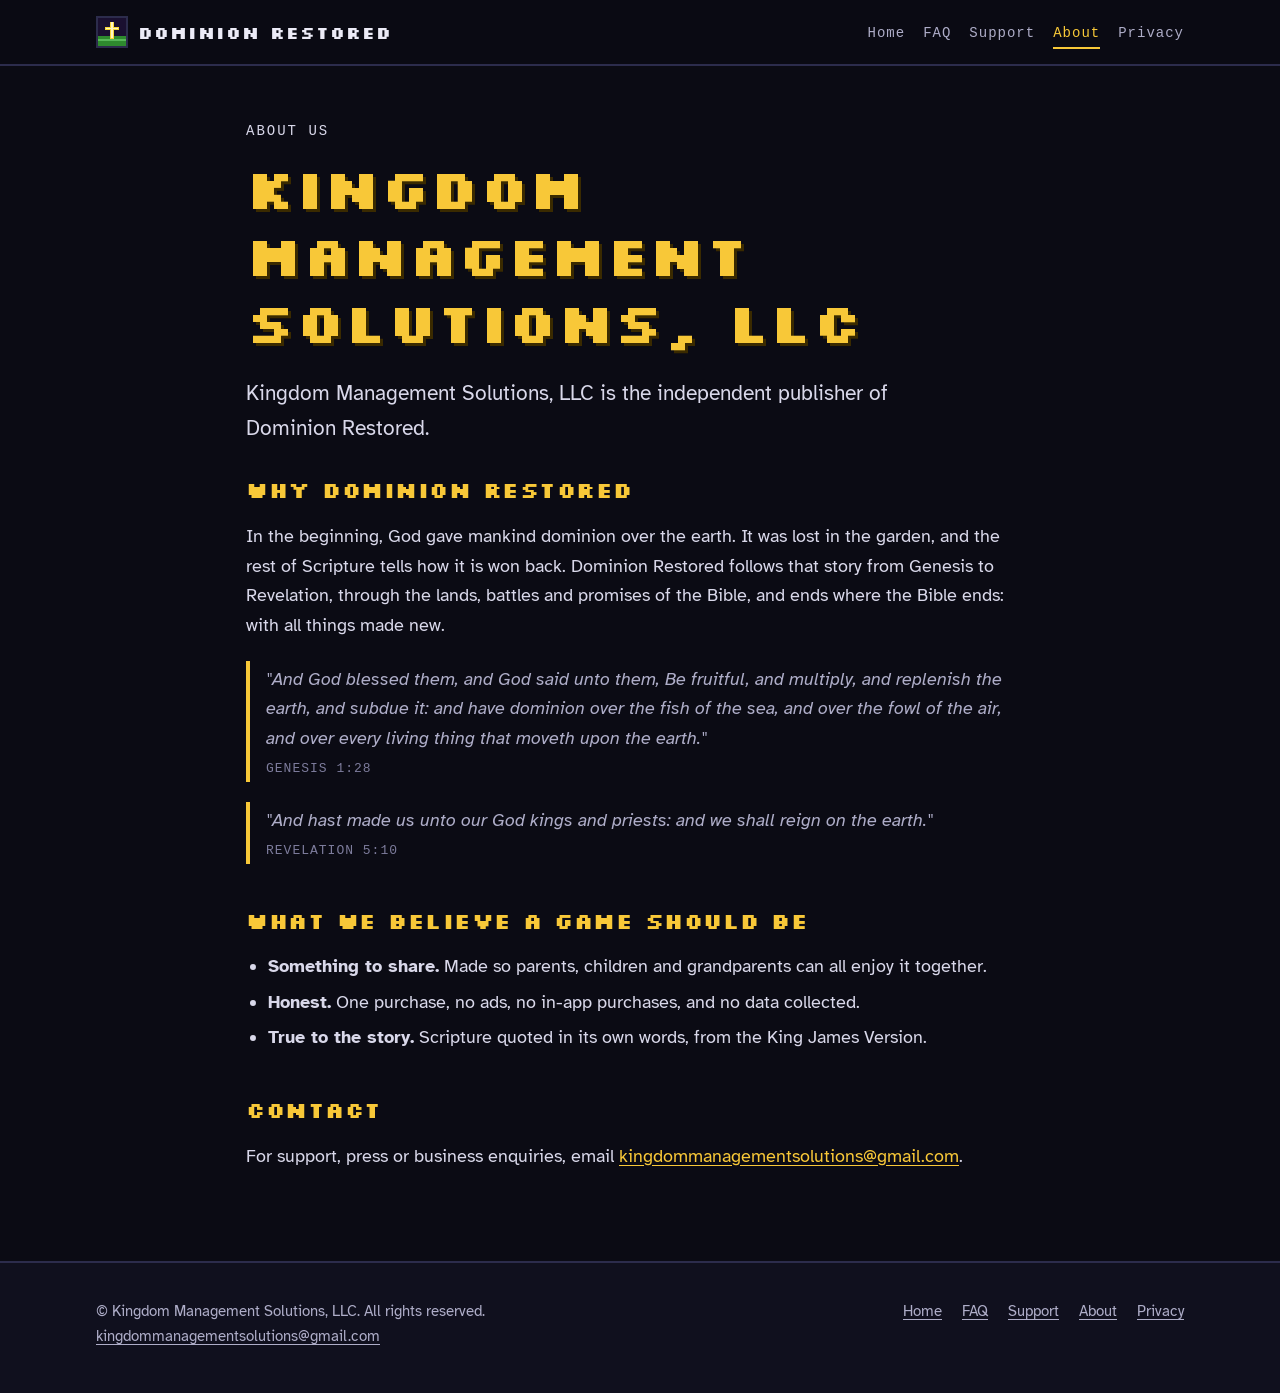
==== about.html @ 97197240 "Dominion Restored website: home, FAQ, support, about and privacy policy Moved here from the site bra" ====
<!DOCTYPE html>
<html lang="en">
<head>
<meta charset="utf-8">
<meta name="viewport" content="width=device-width,initial-scale=1">
<title>About | Dominion Restored</title>
<meta name="description" content="About Kingdom Management Solutions, LLC, the publisher of Dominion Restored.">
<meta name="theme-color" content="#0b0b14">
<meta property="og:title" content="About | Dominion Restored">
<meta property="og:description" content="About Kingdom Management Solutions, LLC, the publisher of Dominion Restored.">
<meta property="og:type" content="website">
<meta property="og:image" content="assets/img/title.webp">
<link rel="icon" href="assets/icon.svg" type="image/svg+xml">
<link rel="preload" href="assets/fonts/silkscreen-700.woff2" as="font" type="font/woff2" crossorigin>
<link rel="stylesheet" href="assets/site.css">
</head>
<body>
<a class="skip" href="#main">Skip to content</a>
<header class="top">
  <div class="wrap">
    <a class="brand" href="index.html"><img src="assets/icon.svg" alt="" width="32" height="32">DOMINION RESTORED</a>
    <nav aria-label="Main">
      <ul>
        <li><a href="index.html">Home</a></li>
        <li><a href="faq.html">FAQ</a></li>
        <li><a href="support.html">Support</a></li>
        <li><a href="about.html" aria-current="page">About</a></li>
        <li><a href="privacy.html">Privacy</a></li>
      </ul>
    </nav>
  </div>
</header>
<main id="main">
<div class="page">
<div class="wrap">
  <p class="kicker">About us</p>
  <h1>Kingdom Management Solutions, LLC</h1>
  <p class="lede">Kingdom Management Solutions, LLC is the independent publisher of Dominion Restored.</p>

  <h2>Why Dominion Restored</h2>
  <p>In the beginning, God gave mankind dominion over the earth. It was lost in the garden, and the rest of Scripture tells how it is won back. Dominion Restored follows that story from Genesis to Revelation, through the lands, battles and promises of the Bible, and ends where the Bible ends: with all things made new.</p>
  <blockquote class="verse">"And God blessed them, and God said unto them, Be fruitful, and multiply, and replenish the earth, and subdue it: and have dominion over the fish of the sea, and over the fowl of the air, and over every living thing that moveth upon the earth."<cite>GENESIS 1:28</cite></blockquote>
  <blockquote class="verse">"And hast made us unto our God kings and priests: and we shall reign on the earth."<cite>REVELATION 5:10</cite></blockquote>

  <h2>What we believe a game should be</h2>
  <ul>
    <li><b>Something to share.</b> Made so parents, children and grandparents can all enjoy it together.</li>
    <li><b>Honest.</b> One purchase, no ads, no in-app purchases, and no data collected.</li>
    <li><b>True to the story.</b> Scripture quoted in its own words, from the King James Version.</li>
  </ul>

  <h2>Contact</h2>
  <p>For support, press or business enquiries, email <a href="mailto:kingdommanagementsolutions@gmail.com">kingdommanagementsolutions@gmail.com</a>.</p>
</div>
</div>
</main>
<footer>
  <div class="wrap">
    <div>&copy; Kingdom Management Solutions, LLC. All rights reserved.<br><a href="mailto:kingdommanagementsolutions@gmail.com">kingdommanagementsolutions@gmail.com</a></div>
    <ul>
      <li><a href="index.html">Home</a></li>
      <li><a href="faq.html">FAQ</a></li>
      <li><a href="support.html">Support</a></li>
      <li><a href="about.html">About</a></li>
      <li><a href="privacy.html">Privacy</a></li>
    </ul>
  </div>
</footer>
</body>
</html>
---- assets/site.css ----
/* Dominion Restored: website styles. The game's palette (night sky, gold, Eden green) with a pixel font for
   headings and a highly legible font for reading. Fonts are self-hosted, so the site loads nothing from anyone else. */
@font-face { font-family: 'Silkscreen'; src: url(fonts/silkscreen-400.woff2) format('woff2'); font-weight: 400; font-display: swap; }
@font-face { font-family: 'Silkscreen'; src: url(fonts/silkscreen-700.woff2) format('woff2'); font-weight: 700; font-display: swap; }
@font-face { font-family: 'Atkinson Hyperlegible'; src: url(fonts/atkinson-400.woff2) format('woff2'); font-weight: 400; font-display: swap; }
@font-face { font-family: 'Atkinson Hyperlegible'; src: url(fonts/atkinson-400i.woff2) format('woff2'); font-weight: 400; font-style: italic; font-display: swap; }
@font-face { font-family: 'Atkinson Hyperlegible'; src: url(fonts/atkinson-700.woff2) format('woff2'); font-weight: 700; font-display: swap; }

:root {
  color-scheme: dark;
  --bg: #0b0b14; --bg2: #10101e; --panel: #15152a; --panel2: #1c1c36; --line: #2c2c4c;
  --text: #ecebf7; --dim: #aeadc8; --faint: #7d7c9c;
  --gold: #f8c838; --gold-dk: #a87a10; --sky: #7fb4f4; --green: #58b858; --red: #e85050;
  --pixel: 'Silkscreen', ui-monospace, monospace;
  --read: 'Atkinson Hyperlegible', system-ui, -apple-system, 'Segoe UI', Roboto, sans-serif;
  --wrap: 1120px;
}
* { box-sizing: border-box; }
html { scroll-behavior: smooth; }
body { margin: 0; background: var(--bg); color: var(--text); font: 18px/1.65 var(--read); -webkit-text-size-adjust: 100%; }
img { max-width: 100%; display: block; }
a { color: var(--gold); text-underline-offset: 3px; }
a:hover { color: #ffe27a; }
:focus-visible { outline: 3px solid var(--sky); outline-offset: 3px; }
.wrap { max-width: var(--wrap); margin: 0 auto; padding: 0 16px; }
.skip { position: absolute; left: -999px; top: 8px; background: var(--gold); color: #111; padding: 8px 12px; z-index: 10; }
.skip:focus { left: 8px; }

/* header */
.top { position: sticky; top: 0; z-index: 5; background: rgba(11, 11, 20, .92); backdrop-filter: blur(8px); -webkit-backdrop-filter: blur(8px); border-bottom: 2px solid var(--line); }
.top .wrap { display: flex; align-items: center; justify-content: space-between; gap: 16px; min-height: 64px; flex-wrap: wrap; padding-top: 8px; padding-bottom: 8px; }
.brand { display: flex; align-items: center; gap: 10px; color: var(--text); text-decoration: none; font: 700 17px/1 var(--pixel); letter-spacing: 1px; }
.brand img { width: 32px; height: 32px; image-rendering: pixelated; border: 2px solid var(--line); }
.brand:hover { color: var(--gold); }
nav ul { list-style: none; margin: 0; padding: 0; display: flex; flex-wrap: wrap; gap: 4px 18px; }
nav a { font: 400 14px/1 var(--pixel); letter-spacing: 1px; color: var(--dim); text-decoration: none; padding: 6px 0; border-bottom: 2px solid transparent; }
nav a:hover { color: var(--text); }
nav a[aria-current="page"] { color: var(--gold); border-bottom-color: var(--gold); }

/* type */
h1, h2, h3 { font-family: var(--pixel); font-weight: 700; letter-spacing: .5px; line-height: 1.2; text-wrap: balance; }
h1 { font-size: clamp(32px, 6vw, 56px); margin: 0 0 16px; color: var(--gold); text-shadow: 3px 3px 0 #3a2a00; }
h2 { font-size: clamp(24px, 3.6vw, 34px); margin: 0 0 12px; }
h3 { font-size: 17px; margin: 0 0 6px; color: var(--gold); }
.kicker { font: 400 14px/1.4 var(--pixel); letter-spacing: 2px; color: var(--sky); margin: 0 0 12px; text-transform: uppercase; }
.lede { font-size: 21px; color: var(--dim); max-width: 34em; }
.dim { color: var(--dim); }
.verse { font-style: italic; color: var(--dim); border-left: 4px solid var(--gold); padding: 4px 0 4px 16px; margin: 20px 0; }
.verse cite { display: block; font-style: normal; font: 400 13px/1.4 var(--pixel); letter-spacing: 1px; color: var(--faint); margin-top: 6px; }

/* sections */
section { padding: 72px 0; }
section.alt { background: var(--bg2); border-top: 2px solid var(--line); border-bottom: 2px solid var(--line); }
.head { max-width: 46em; margin-bottom: 32px; }

/* hero */
.hero { padding: 56px 0 72px; background:
  radial-gradient(1px 1px at 12% 18%, #fff8 50%, transparent), radial-gradient(1px 1px at 72% 12%, #fff6 50%, transparent),
  radial-gradient(1px 1px at 38% 66%, #fff5 50%, transparent), radial-gradient(1px 1px at 88% 48%, #fff7 50%, transparent),
  radial-gradient(1px 1px at 22% 84%, #fff4 50%, transparent), radial-gradient(1px 1px at 58% 32%, #fff5 50%, transparent),
  radial-gradient(ellipse at 70% 0%, #2a1f5a 0%, transparent 60%), var(--bg); }
.hero .wrap { display: grid; grid-template-columns: 1.05fr 1fr; gap: 48px; align-items: center; }
.frame { border: 4px solid #000; outline: 3px solid var(--gold); box-shadow: 10px 10px 0 #000; background: #000; }
.frame img { image-rendering: pixelated; width: 100%; height: auto; }

/* buttons */
.btns { display: flex; flex-wrap: wrap; gap: 14px; margin-top: 28px; }
.btn { display: inline-flex; align-items: center; gap: 8px; font: 700 15px/1 var(--pixel); letter-spacing: 1px; text-decoration: none;
  padding: 14px 20px; color: #17120a; background: var(--gold); border: 3px solid #000; box-shadow: 4px 4px 0 #000; transition: transform .08s, box-shadow .08s; }
.btn:hover { color: #17120a; transform: translate(-1px, -1px); box-shadow: 5px 5px 0 #000; }
.btn:active { transform: translate(3px, 3px); box-shadow: 1px 1px 0 #000; }
.btn.ghost { background: transparent; color: var(--text); border-color: var(--line); box-shadow: 4px 4px 0 #000; }
.btn.ghost:hover { color: var(--gold); border-color: var(--gold); }

/* cards and grids */
.grid { display: grid; gap: 18px; }
.g2 { grid-template-columns: repeat(2, 1fr); } .g3 { grid-template-columns: repeat(3, 1fr); } .g4 { grid-template-columns: repeat(4, 1fr); }
.card { background: var(--panel); border: 2px solid var(--line); padding: 22px; }
.card p { margin: 0; color: var(--dim); }
.card .ico { font: 700 22px/1 var(--pixel); color: var(--gold); margin-bottom: 10px; }

/* the ten lands */
.lands { list-style: none; padding: 0; margin: 0; display: grid; grid-template-columns: repeat(2, 1fr); gap: 12px 24px; counter-reset: land; }
.lands li { display: grid; grid-template-columns: 44px 1fr; gap: 12px; align-items: start; padding: 14px 0; border-bottom: 1px solid var(--line); }
.lands .n { font: 700 18px/44px var(--pixel); text-align: center; background: var(--panel2); border: 2px solid var(--line); color: var(--gold); }
.lands b { font-family: var(--pixel); font-size: 16px; letter-spacing: .5px; }
.lands span { display: block; color: var(--dim); font-size: 16px; }

/* mini-games */
.chips { display: flex; flex-wrap: wrap; gap: 10px; list-style: none; padding: 0; margin: 0 0 28px; }
.chips li { font: 400 13px/1 var(--pixel); letter-spacing: 1px; padding: 9px 12px; background: var(--panel2); border: 2px solid var(--line); }

/* gallery */
.gallery { display: grid; grid-template-columns: repeat(3, 1fr); gap: 18px; margin: 0; }
.gallery figure { margin: 0; background: #000; border: 2px solid var(--line); }
.gallery img { image-rendering: pixelated; width: 100%; height: auto; aspect-ratio: 256 / 224; }
.gallery figcaption { font: 400 12px/1.4 var(--pixel); letter-spacing: 1px; color: var(--dim); padding: 10px 12px; background: var(--panel); }

/* get the game */
.stores { display: grid; grid-template-columns: repeat(4, 1fr); gap: 18px; }
.store { background: var(--panel); border: 2px solid var(--line); padding: 22px; text-align: center; display: flex; flex-direction: column; align-items: center; gap: 10px; }
.store h3 { color: var(--text); margin: 0; }
.store .soon { font: 400 12px/1 var(--pixel); letter-spacing: 1px; color: #17120a; background: var(--gold); padding: 6px 8px; }
.store .qr { width: 120px; height: 120px; border: 2px dashed var(--line); display: grid; place-items: center; color: var(--faint); font: 400 11px/1.3 var(--pixel); text-align: center; padding: 8px; }
.store .qr img { width: 100%; height: 100%; image-rendering: pixelated; background: #fff; padding: 6px; }
.store p { margin: 0; color: var(--dim); font-size: 15px; }

/* family band */
.ticks { list-style: none; padding: 0; margin: 0; display: grid; grid-template-columns: repeat(4, 1fr); gap: 18px; }
.ticks li { background: var(--panel); border: 2px solid var(--line); border-top: 4px solid var(--green); padding: 18px; }
.ticks b { display: block; font-family: var(--pixel); font-size: 15px; letter-spacing: .5px; margin-bottom: 4px; }
.ticks span { color: var(--dim); font-size: 16px; }

/* reading pages (FAQ, support, privacy, about) */
.page { padding: 56px 0 72px; }
.page .wrap { max-width: 820px; }
.page h2 { font-size: 22px; margin-top: 44px; color: var(--gold); }
.page h2:first-of-type { margin-top: 32px; }
.page p, .page li { color: #d9d8ea; }
.page ul { padding-left: 22px; } .page li { margin: 6px 0; }
.summary { background: var(--panel); border: 2px solid var(--line); border-left: 6px solid var(--gold); padding: 18px 22px; margin: 24px 0; }
.summary p { margin: 0; }
details { background: var(--panel); border: 2px solid var(--line); margin: 10px 0; }
details[open] { border-color: #3c3c64; }
summary { cursor: pointer; padding: 16px 20px; font-weight: 700; list-style: none; display: flex; justify-content: space-between; gap: 16px; }
summary::-webkit-details-marker { display: none; }
summary::after { content: '+'; font: 700 20px/1 var(--pixel); color: var(--gold); }
details[open] summary::after { content: '\2013'; }
details > div { padding: 0 20px 6px; }
details > div p:first-child { margin-top: 0; }
table { width: 100%; border-collapse: collapse; margin: 12px 0 18px; font-size: 16px; }
th, td { text-align: left; padding: 8px 10px; border-bottom: 1px solid var(--line); }
th { font: 400 13px/1.3 var(--pixel); letter-spacing: 1px; color: var(--dim); }
kbd { font: 700 13px/1 ui-monospace, monospace; background: var(--panel2); border: 1px solid var(--line); border-bottom-width: 3px; padding: 3px 6px; }
.contact { display: flex; flex-wrap: wrap; align-items: center; justify-content: space-between; gap: 18px; background: var(--panel); border: 2px solid var(--gold); padding: 24px; margin: 24px 0; }
.contact b { font-family: var(--pixel); font-size: 18px; display: block; }
.contact .dim { font-size: 16px; }
.updated { font: 400 13px/1.4 var(--pixel); letter-spacing: 1px; color: var(--faint); }

/* footer */
footer { border-top: 2px solid var(--line); background: var(--bg2); padding: 36px 0 44px; font-size: 15px; color: var(--dim); }
footer .wrap { display: flex; flex-wrap: wrap; justify-content: space-between; gap: 18px 32px; }
footer ul { list-style: none; padding: 0; margin: 0; display: flex; flex-wrap: wrap; gap: 8px 20px; }
footer a { color: var(--dim); }
footer a:hover { color: var(--gold); }

/* narrower screens */
@media (max-width: 960px) {
  .hero .wrap { grid-template-columns: 1fr; gap: 36px; }
  .g4, .stores, .ticks { grid-template-columns: repeat(2, 1fr); }
  .g3, .gallery { grid-template-columns: repeat(2, 1fr); }
}
@media (max-width: 640px) {
  body { font-size: 17px; }
  section { padding: 52px 0; }
  .hero { padding: 36px 0 52px; }
  .lede { font-size: 19px; }
  .g2, .g3, .g4, .lands, .stores, .ticks { grid-template-columns: 1fr; }
  .gallery { grid-template-columns: 1fr 1fr; gap: 10px; }
  .gallery figcaption { font-size: 10px; padding: 8px; }
  .top .wrap { min-height: 56px; }
  nav ul { gap: 2px 14px; }
  .frame { box-shadow: 6px 6px 0 #000; }
}
@media (prefers-reduced-motion: reduce) { html { scroll-behavior: auto; } .btn { transition: none; } }
.contact .btn { max-width: 100%; overflow-wrap: anywhere; font: 700 17px/1.2 var(--read); letter-spacing: 0; }
@media (max-width: 640px) { .contact .btn { font-size: 15px; padding: 12px 14px; } }
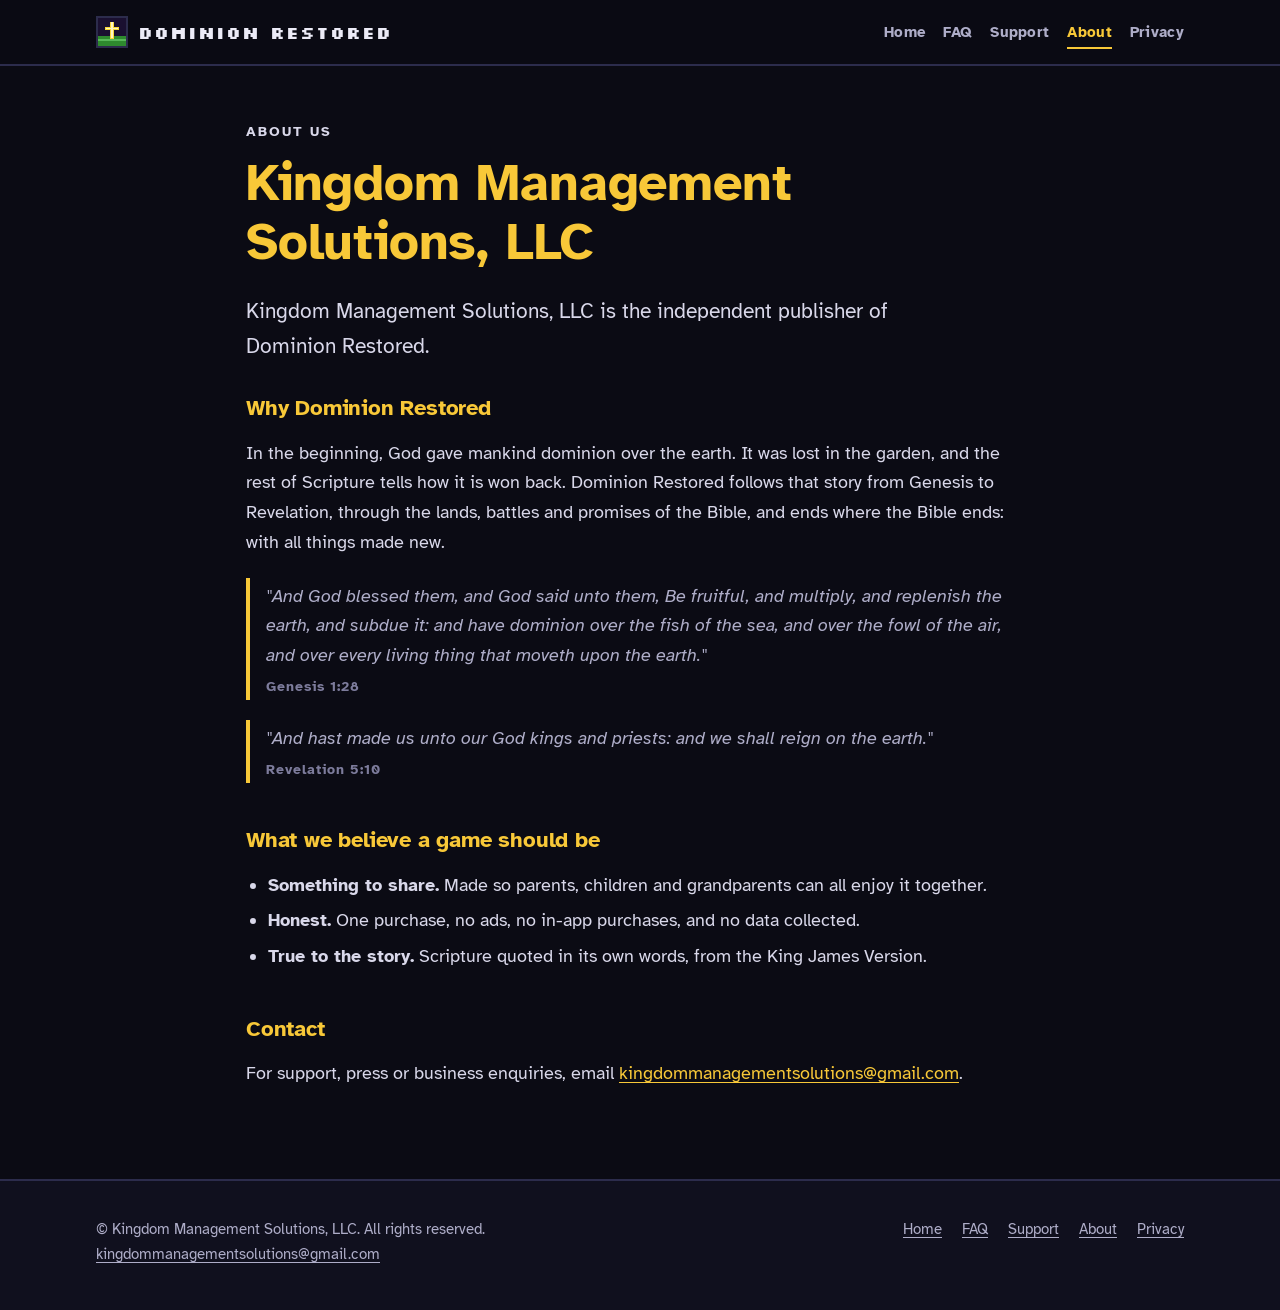
==== commit c8baae0f: "Use a readable font everywhere except the logo and the game's title The pixel font is kept only for " ====
--- a/about.html
+++ b/about.html
@@ -39,8 +39,8 @@
 
   <h2>Why Dominion Restored</h2>
   <p>In the beginning, God gave mankind dominion over the earth. It was lost in the garden, and the rest of Scripture tells how it is won back. Dominion Restored follows that story from Genesis to Revelation, through the lands, battles and promises of the Bible, and ends where the Bible ends: with all things made new.</p>
-  <blockquote class="verse">"And God blessed them, and God said unto them, Be fruitful, and multiply, and replenish the earth, and subdue it: and have dominion over the fish of the sea, and over the fowl of the air, and over every living thing that moveth upon the earth."<cite>GENESIS 1:28</cite></blockquote>
-  <blockquote class="verse">"And hast made us unto our God kings and priests: and we shall reign on the earth."<cite>REVELATION 5:10</cite></blockquote>
+  <blockquote class="verse">"And God blessed them, and God said unto them, Be fruitful, and multiply, and replenish the earth, and subdue it: and have dominion over the fish of the sea, and over the fowl of the air, and over every living thing that moveth upon the earth."<cite>Genesis 1:28</cite></blockquote>
+  <blockquote class="verse">"And hast made us unto our God kings and priests: and we shall reign on the earth."<cite>Revelation 5:10</cite></blockquote>
 
   <h2>What we believe a game should be</h2>
   <ul>
--- a/assets/site.css
+++ b/assets/site.css
@@ -1,6 +1,5 @@
-/* Dominion Restored: website styles. The game's palette (night sky, gold, Eden green) with a pixel font for
-   headings and a highly legible font for reading. Fonts are self-hosted, so the site loads nothing from anyone else. */
-@font-face { font-family: 'Silkscreen'; src: url(fonts/silkscreen-400.woff2) format('woff2'); font-weight: 400; font-display: swap; }
+/* Dominion Restored: website styles. The game's palette (night sky, gold, Eden green); the pixel font is kept to
+   the logo and the game's title, and everything else is set in a highly legible font. Fonts are self-hosted, so the site loads nothing from anyone else. */
 @font-face { font-family: 'Silkscreen'; src: url(fonts/silkscreen-700.woff2) format('woff2'); font-weight: 700; font-display: swap; }
 @font-face { font-family: 'Atkinson Hyperlegible'; src: url(fonts/atkinson-400.woff2) format('woff2'); font-weight: 400; font-display: swap; }
 @font-face { font-family: 'Atkinson Hyperlegible'; src: url(fonts/atkinson-400i.woff2) format('woff2'); font-weight: 400; font-style: italic; font-display: swap; }
@@ -33,20 +32,22 @@
 .brand img { width: 32px; height: 32px; image-rendering: pixelated; border: 2px solid var(--line); }
 .brand:hover { color: var(--gold); }
 nav ul { list-style: none; margin: 0; padding: 0; display: flex; flex-wrap: wrap; gap: 4px 18px; }
-nav a { font: 400 14px/1 var(--pixel); letter-spacing: 1px; color: var(--dim); text-decoration: none; padding: 6px 0; border-bottom: 2px solid transparent; }
+nav a { font: 700 15px/1 var(--read); letter-spacing: .3px; color: var(--dim); text-decoration: none; padding: 6px 0; border-bottom: 2px solid transparent; }
 nav a:hover { color: var(--text); }
 nav a[aria-current="page"] { color: var(--gold); border-bottom-color: var(--gold); }
 
 /* type */
-h1, h2, h3 { font-family: var(--pixel); font-weight: 700; letter-spacing: .5px; line-height: 1.2; text-wrap: balance; }
-h1 { font-size: clamp(32px, 6vw, 56px); margin: 0 0 16px; color: var(--gold); text-shadow: 3px 3px 0 #3a2a00; }
-h2 { font-size: clamp(24px, 3.6vw, 34px); margin: 0 0 12px; }
-h3 { font-size: 17px; margin: 0 0 6px; color: var(--gold); }
-.kicker { font: 400 14px/1.4 var(--pixel); letter-spacing: 2px; color: var(--sky); margin: 0 0 12px; text-transform: uppercase; }
+h1, h2, h3 { font-family: var(--read); font-weight: 700; letter-spacing: -.2px; line-height: 1.15; text-wrap: balance; }
+.hero h1 { font-family: var(--pixel); letter-spacing: 1px; } /* the game's title, as on its title screen */
+h1 { font-size: clamp(34px, 5.5vw, 52px); margin: 0 0 16px; color: var(--gold); }
+.hero h1 { font-size: clamp(32px, 6vw, 56px); text-shadow: 3px 3px 0 #3a2a00; }
+h2 { font-size: clamp(28px, 3.8vw, 38px); margin: 0 0 12px; }
+h3 { font-size: 19px; margin: 0 0 6px; color: var(--gold); }
+.kicker { font: 700 14px/1.4 var(--read); letter-spacing: 2px; color: var(--sky); margin: 0 0 12px; text-transform: uppercase; }
 .lede { font-size: 21px; color: var(--dim); max-width: 34em; }
 .dim { color: var(--dim); }
 .verse { font-style: italic; color: var(--dim); border-left: 4px solid var(--gold); padding: 4px 0 4px 16px; margin: 20px 0; }
-.verse cite { display: block; font-style: normal; font: 400 13px/1.4 var(--pixel); letter-spacing: 1px; color: var(--faint); margin-top: 6px; }
+.verse cite { display: block; font-style: normal; font: 700 14px/1.4 var(--read); letter-spacing: 1px; color: var(--faint); margin-top: 6px; }
 
 /* sections */
 section { padding: 72px 0; }
@@ -65,7 +66,7 @@
 
 /* buttons */
 .btns { display: flex; flex-wrap: wrap; gap: 14px; margin-top: 28px; }
-.btn { display: inline-flex; align-items: center; gap: 8px; font: 700 15px/1 var(--pixel); letter-spacing: 1px; text-decoration: none;
+.btn { display: inline-flex; align-items: center; gap: 8px; font: 700 17px/1 var(--read); letter-spacing: .5px; text-decoration: none;
   padding: 14px 20px; color: #17120a; background: var(--gold); border: 3px solid #000; box-shadow: 4px 4px 0 #000; transition: transform .08s, box-shadow .08s; }
 .btn:hover { color: #17120a; transform: translate(-1px, -1px); box-shadow: 5px 5px 0 #000; }
 .btn:active { transform: translate(3px, 3px); box-shadow: 1px 1px 0 #000; }
@@ -77,38 +78,38 @@
 .g2 { grid-template-columns: repeat(2, 1fr); } .g3 { grid-template-columns: repeat(3, 1fr); } .g4 { grid-template-columns: repeat(4, 1fr); }
 .card { background: var(--panel); border: 2px solid var(--line); padding: 22px; }
 .card p { margin: 0; color: var(--dim); }
-.card .ico { font: 700 22px/1 var(--pixel); color: var(--gold); margin-bottom: 10px; }
+.card .ico { font: 700 26px/1 var(--read); color: var(--gold); margin-bottom: 10px; }
 
 /* the ten lands */
 .lands { list-style: none; padding: 0; margin: 0; display: grid; grid-template-columns: repeat(2, 1fr); gap: 12px 24px; counter-reset: land; }
 .lands li { display: grid; grid-template-columns: 44px 1fr; gap: 12px; align-items: start; padding: 14px 0; border-bottom: 1px solid var(--line); }
-.lands .n { font: 700 18px/44px var(--pixel); text-align: center; background: var(--panel2); border: 2px solid var(--line); color: var(--gold); }
-.lands b { font-family: var(--pixel); font-size: 16px; letter-spacing: .5px; }
+.lands .n { font: 700 19px/44px var(--read); text-align: center; background: var(--panel2); border: 2px solid var(--line); color: var(--gold); }
+.lands b { font-size: 18px; }
 .lands span { display: block; color: var(--dim); font-size: 16px; }
 
 /* mini-games */
 .chips { display: flex; flex-wrap: wrap; gap: 10px; list-style: none; padding: 0; margin: 0 0 28px; }
-.chips li { font: 400 13px/1 var(--pixel); letter-spacing: 1px; padding: 9px 12px; background: var(--panel2); border: 2px solid var(--line); }
+.chips li { font: 700 15px/1 var(--read); padding: 9px 12px; background: var(--panel2); border: 2px solid var(--line); }
 
 /* gallery */
 .gallery { display: grid; grid-template-columns: repeat(3, 1fr); gap: 18px; margin: 0; }
 .gallery figure { margin: 0; background: #000; border: 2px solid var(--line); }
 .gallery img { image-rendering: pixelated; width: 100%; height: auto; aspect-ratio: 256 / 224; }
-.gallery figcaption { font: 400 12px/1.4 var(--pixel); letter-spacing: 1px; color: var(--dim); padding: 10px 12px; background: var(--panel); }
+.gallery figcaption { font: 700 15px/1.4 var(--read); color: var(--dim); padding: 10px 12px; background: var(--panel); }
 
 /* get the game */
 .stores { display: grid; grid-template-columns: repeat(4, 1fr); gap: 18px; }
 .store { background: var(--panel); border: 2px solid var(--line); padding: 22px; text-align: center; display: flex; flex-direction: column; align-items: center; gap: 10px; }
 .store h3 { color: var(--text); margin: 0; }
-.store .soon { font: 400 12px/1 var(--pixel); letter-spacing: 1px; color: #17120a; background: var(--gold); padding: 6px 8px; }
-.store .qr { width: 120px; height: 120px; border: 2px dashed var(--line); display: grid; place-items: center; color: var(--faint); font: 400 11px/1.3 var(--pixel); text-align: center; padding: 8px; }
+.store .soon { font: 700 13px/1 var(--read); letter-spacing: 1px; color: #17120a; background: var(--gold); padding: 6px 8px; }
+.store .qr { width: 120px; height: 120px; border: 2px dashed var(--line); display: grid; place-items: center; color: var(--faint); font: 700 12px/1.3 var(--read); text-align: center; padding: 8px; }
 .store .qr img { width: 100%; height: 100%; image-rendering: pixelated; background: #fff; padding: 6px; }
 .store p { margin: 0; color: var(--dim); font-size: 15px; }
 
 /* family band */
 .ticks { list-style: none; padding: 0; margin: 0; display: grid; grid-template-columns: repeat(4, 1fr); gap: 18px; }
 .ticks li { background: var(--panel); border: 2px solid var(--line); border-top: 4px solid var(--green); padding: 18px; }
-.ticks b { display: block; font-family: var(--pixel); font-size: 15px; letter-spacing: .5px; margin-bottom: 4px; }
+.ticks b { display: block; font-size: 18px; margin-bottom: 4px; }
 .ticks span { color: var(--dim); font-size: 16px; }
 
 /* reading pages (FAQ, support, privacy, about) */
@@ -124,18 +125,18 @@
 details[open] { border-color: #3c3c64; }
 summary { cursor: pointer; padding: 16px 20px; font-weight: 700; list-style: none; display: flex; justify-content: space-between; gap: 16px; }
 summary::-webkit-details-marker { display: none; }
-summary::after { content: '+'; font: 700 20px/1 var(--pixel); color: var(--gold); }
+summary::after { content: '+'; font: 700 24px/1 var(--read); color: var(--gold); }
 details[open] summary::after { content: '\2013'; }
 details > div { padding: 0 20px 6px; }
 details > div p:first-child { margin-top: 0; }
 table { width: 100%; border-collapse: collapse; margin: 12px 0 18px; font-size: 16px; }
 th, td { text-align: left; padding: 8px 10px; border-bottom: 1px solid var(--line); }
-th { font: 400 13px/1.3 var(--pixel); letter-spacing: 1px; color: var(--dim); }
+th { font: 700 14px/1.3 var(--read); letter-spacing: .5px; color: var(--dim); }
 kbd { font: 700 13px/1 ui-monospace, monospace; background: var(--panel2); border: 1px solid var(--line); border-bottom-width: 3px; padding: 3px 6px; }
 .contact { display: flex; flex-wrap: wrap; align-items: center; justify-content: space-between; gap: 18px; background: var(--panel); border: 2px solid var(--gold); padding: 24px; margin: 24px 0; }
-.contact b { font-family: var(--pixel); font-size: 18px; display: block; }
+.contact b { font-size: 20px; display: block; }
 .contact .dim { font-size: 16px; }
-.updated { font: 400 13px/1.4 var(--pixel); letter-spacing: 1px; color: var(--faint); }
+.updated { font: 700 14px/1.4 var(--read); letter-spacing: 1px; color: var(--faint); }
 
 /* footer */
 footer { border-top: 2px solid var(--line); background: var(--bg2); padding: 36px 0 44px; font-size: 15px; color: var(--dim); }
@@ -157,7 +158,7 @@
   .lede { font-size: 19px; }
   .g2, .g3, .g4, .lands, .stores, .ticks { grid-template-columns: 1fr; }
   .gallery { grid-template-columns: 1fr 1fr; gap: 10px; }
-  .gallery figcaption { font-size: 10px; padding: 8px; }
+  .gallery figcaption { font-size: 13px; padding: 8px; }
   .top .wrap { min-height: 56px; }
   nav ul { gap: 2px 14px; }
   .frame { box-shadow: 6px 6px 0 #000; }
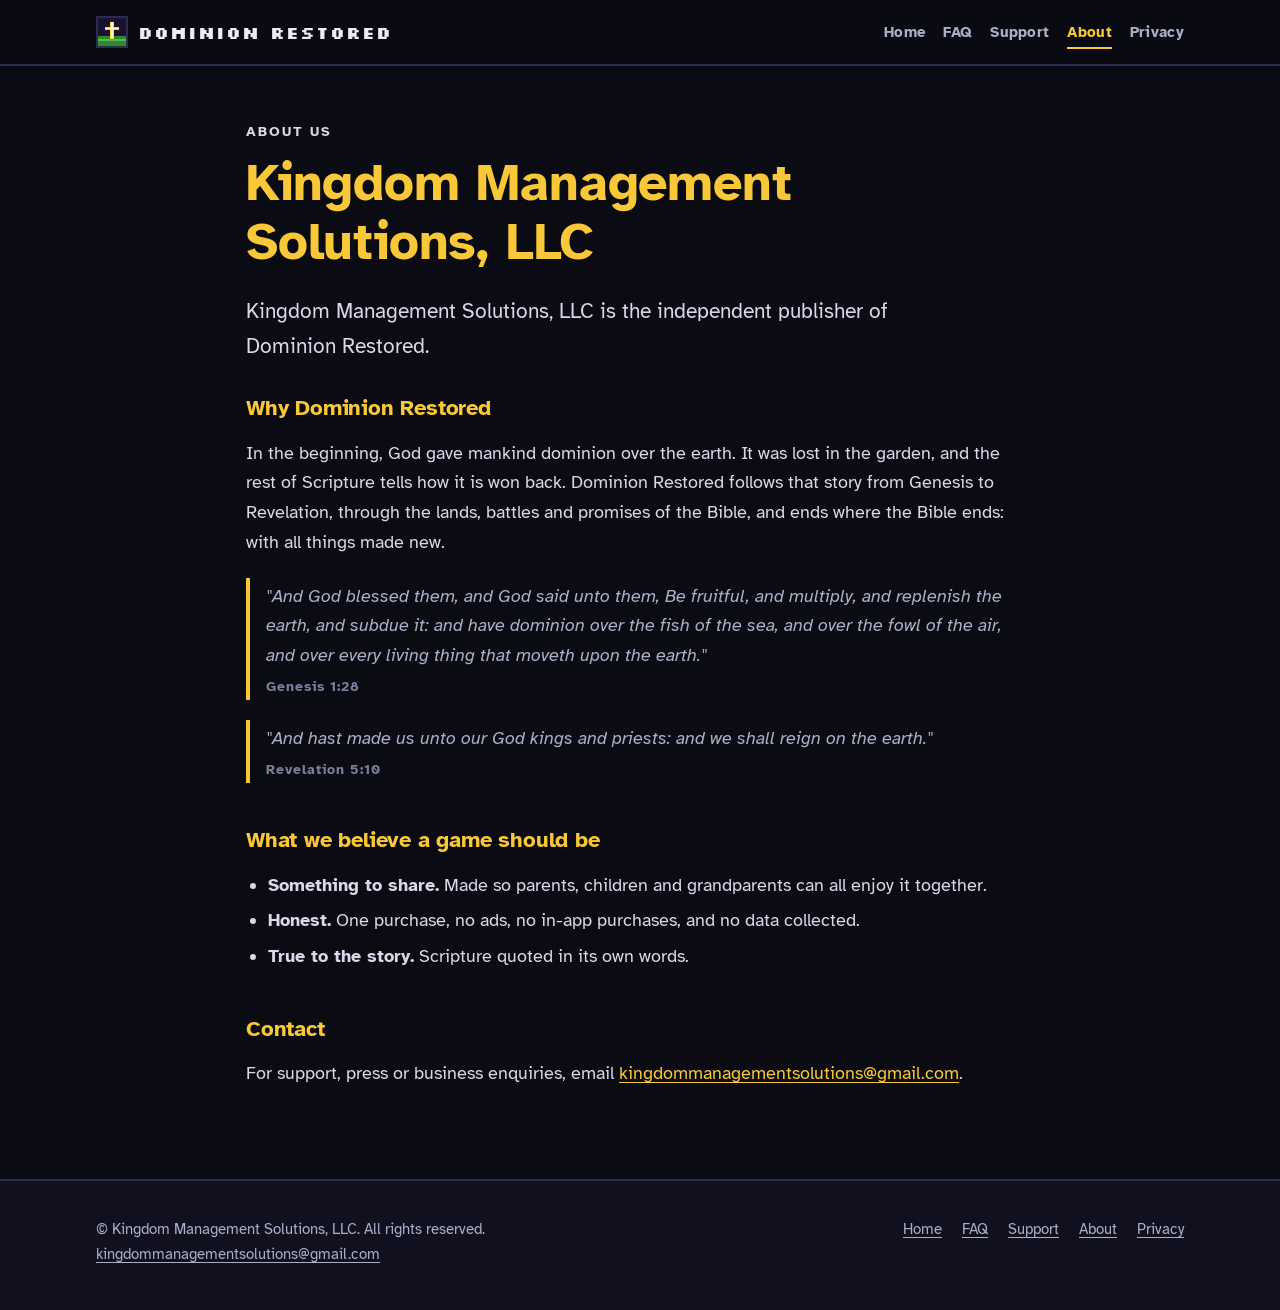
==== commit d854b53e: "Stop naming the Bible translation on the website The home page, FAQ and About page no longer mention" ====
--- a/about.html
+++ b/about.html
@@ -46,7 +46,7 @@
   <ul>
     <li><b>Something to share.</b> Made so parents, children and grandparents can all enjoy it together.</li>
     <li><b>Honest.</b> One purchase, no ads, no in-app purchases, and no data collected.</li>
-    <li><b>True to the story.</b> Scripture quoted in its own words, from the King James Version.</li>
+    <li><b>True to the story.</b> Scripture quoted in its own words.</li>
   </ul>
 
   <h2>Contact</h2>
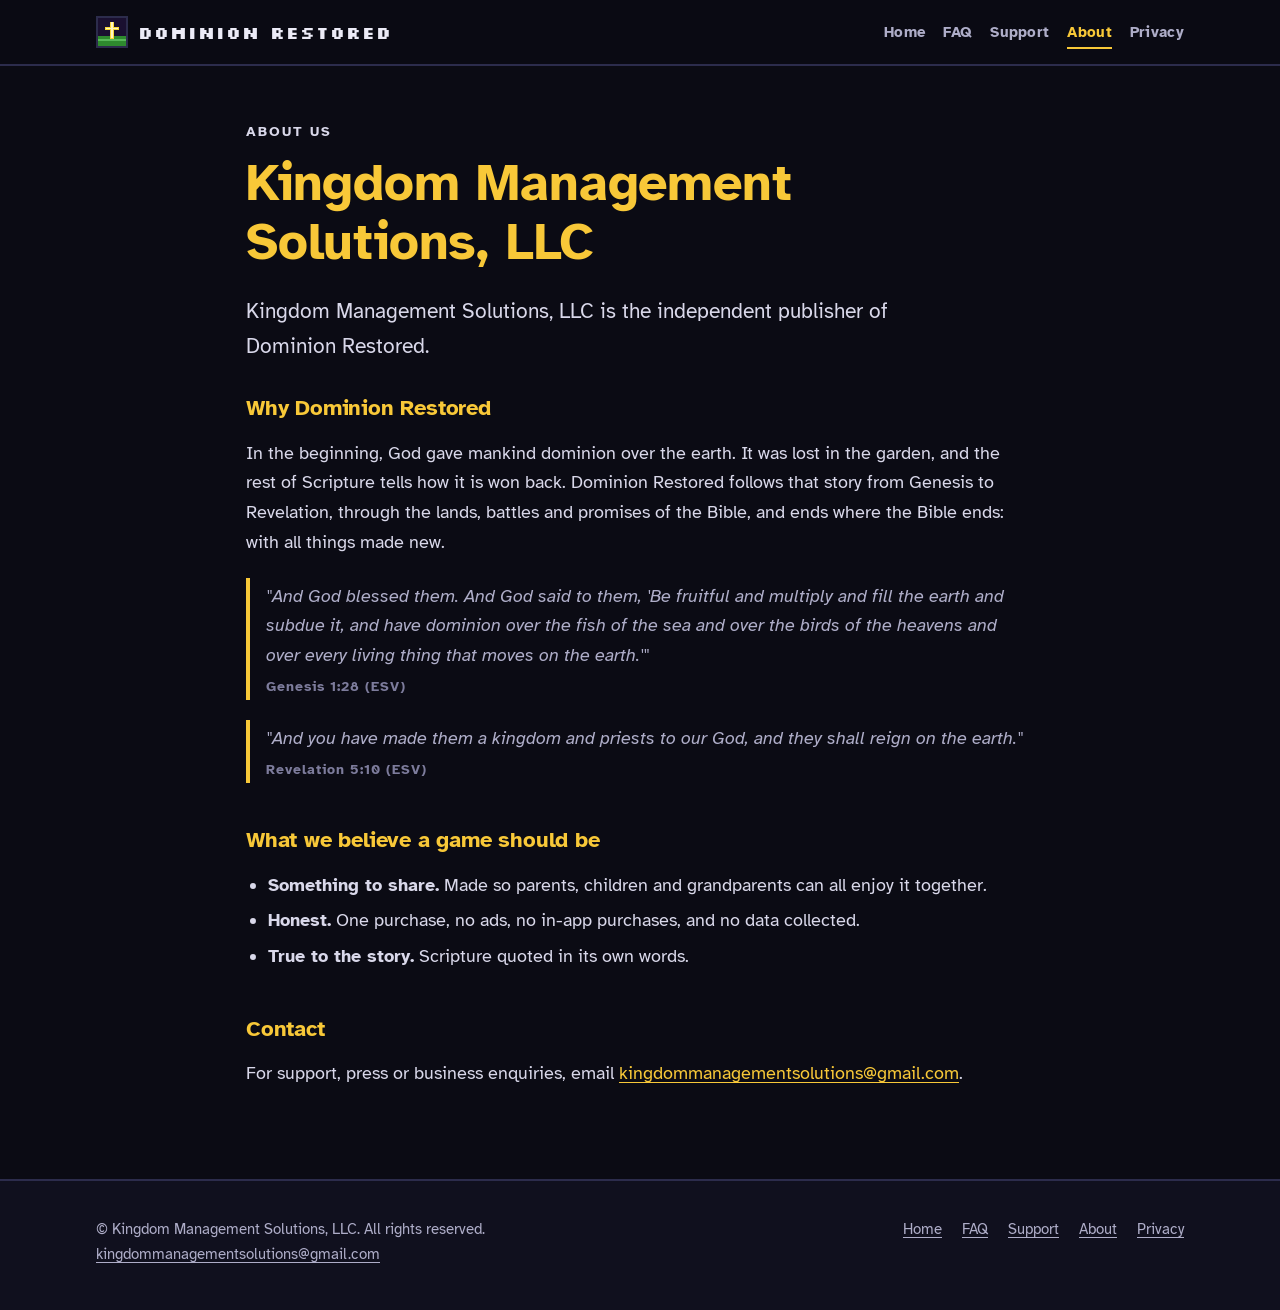
==== commit d03f1867: "Quote Scripture on the About page from the ESV Genesis 1:28 and Revelation 5:10 now use the English " ====
--- a/about.html
+++ b/about.html
@@ -39,8 +39,8 @@
 
   <h2>Why Dominion Restored</h2>
   <p>In the beginning, God gave mankind dominion over the earth. It was lost in the garden, and the rest of Scripture tells how it is won back. Dominion Restored follows that story from Genesis to Revelation, through the lands, battles and promises of the Bible, and ends where the Bible ends: with all things made new.</p>
-  <blockquote class="verse">"And God blessed them, and God said unto them, Be fruitful, and multiply, and replenish the earth, and subdue it: and have dominion over the fish of the sea, and over the fowl of the air, and over every living thing that moveth upon the earth."<cite>Genesis 1:28</cite></blockquote>
-  <blockquote class="verse">"And hast made us unto our God kings and priests: and we shall reign on the earth."<cite>Revelation 5:10</cite></blockquote>
+  <blockquote class="verse">"And God blessed them. And God said to them, 'Be fruitful and multiply and fill the earth and subdue it, and have dominion over the fish of the sea and over the birds of the heavens and over every living thing that moves on the earth.'"<cite>Genesis 1:28 (ESV)</cite></blockquote>
+  <blockquote class="verse">"And you have made them a kingdom and priests to our God, and they shall reign on the earth."<cite>Revelation 5:10 (ESV)</cite></blockquote>
 
   <h2>What we believe a game should be</h2>
   <ul>
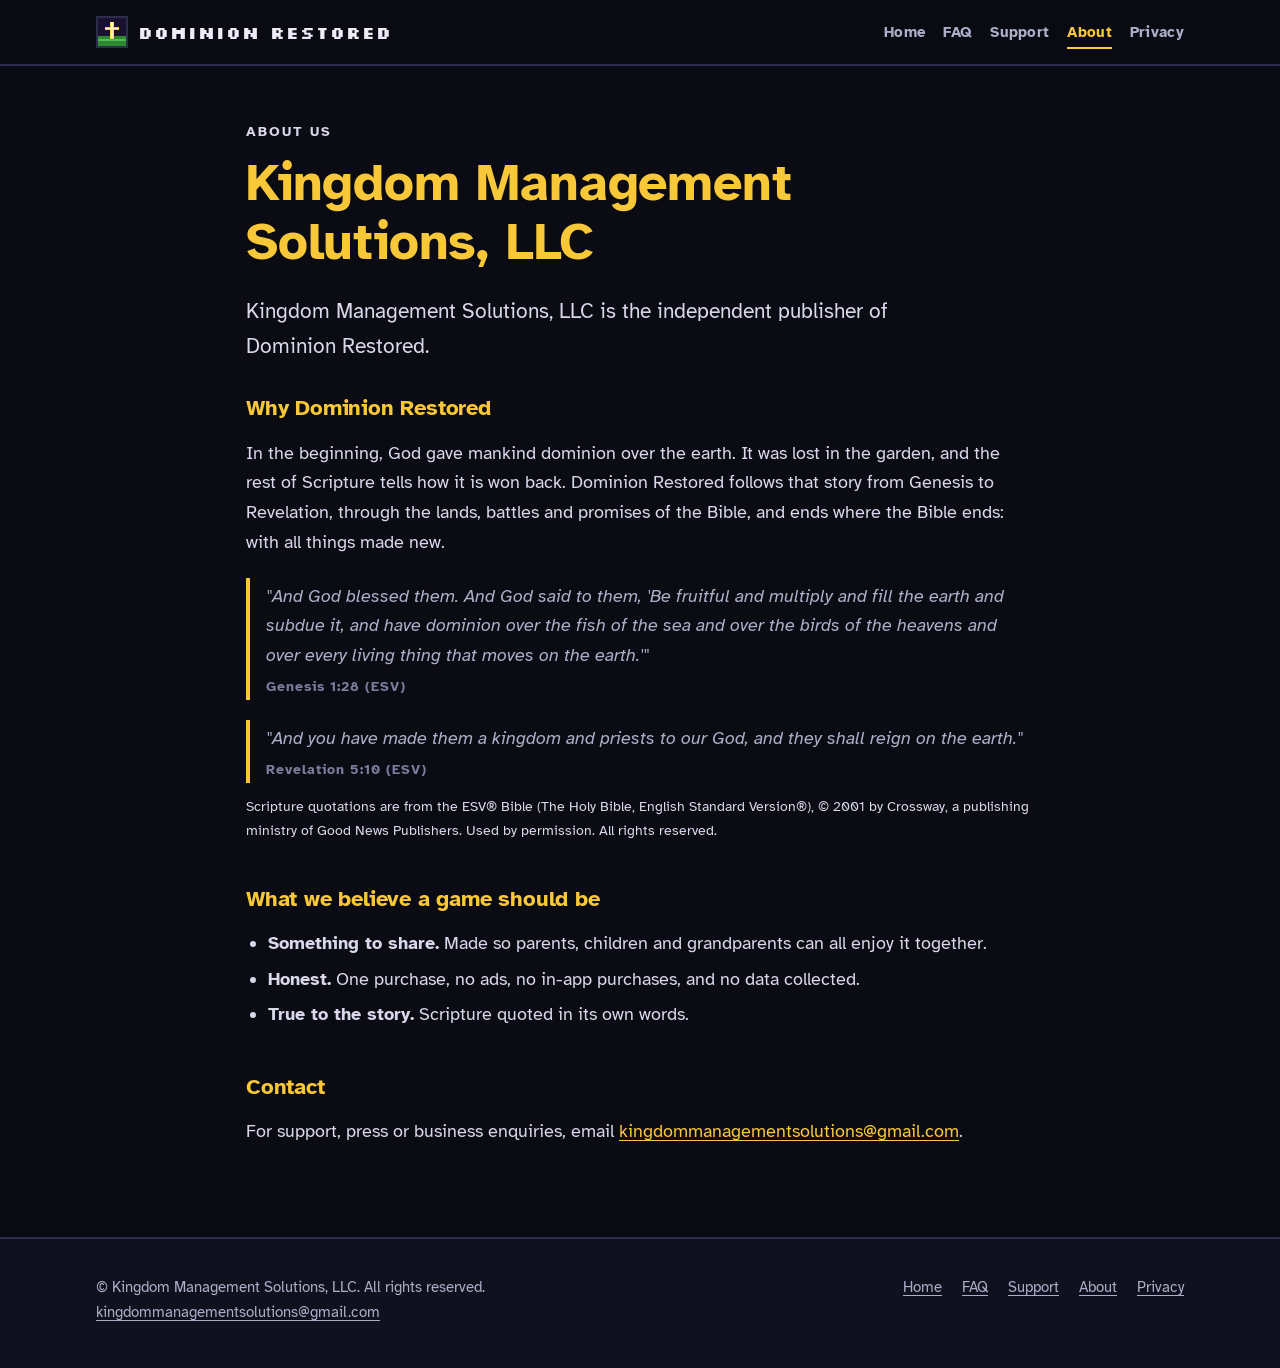
==== commit 996b0610: "Add Crossway's ESV copyright notice under the About page verses Co-Authored-By: Claude Opus 5.5 <nor" ====
--- a/about.html
+++ b/about.html
@@ -41,6 +41,7 @@
   <p>In the beginning, God gave mankind dominion over the earth. It was lost in the garden, and the rest of Scripture tells how it is won back. Dominion Restored follows that story from Genesis to Revelation, through the lands, battles and promises of the Bible, and ends where the Bible ends: with all things made new.</p>
   <blockquote class="verse">"And God blessed them. And God said to them, 'Be fruitful and multiply and fill the earth and subdue it, and have dominion over the fish of the sea and over the birds of the heavens and over every living thing that moves on the earth.'"<cite>Genesis 1:28 (ESV)</cite></blockquote>
   <blockquote class="verse">"And you have made them a kingdom and priests to our God, and they shall reign on the earth."<cite>Revelation 5:10 (ESV)</cite></blockquote>
+  <p class="copyright">Scripture quotations are from the ESV&reg; Bible (The Holy Bible, English Standard Version&reg;), &copy; 2001 by Crossway, a publishing ministry of Good News Publishers. Used by permission. All rights reserved.</p>
 
   <h2>What we believe a game should be</h2>
   <ul>
--- a/assets/site.css
+++ b/assets/site.css
@@ -48,6 +48,7 @@
 .dim { color: var(--dim); }
 .verse { font-style: italic; color: var(--dim); border-left: 4px solid var(--gold); padding: 4px 0 4px 16px; margin: 20px 0; }
 .verse cite { display: block; font-style: normal; font: 700 14px/1.4 var(--read); letter-spacing: 1px; color: var(--faint); margin-top: 6px; }
+.copyright { font-size: 14px; color: var(--faint); margin: -8px 0 20px; }
 
 /* sections */
 section { padding: 72px 0; }
